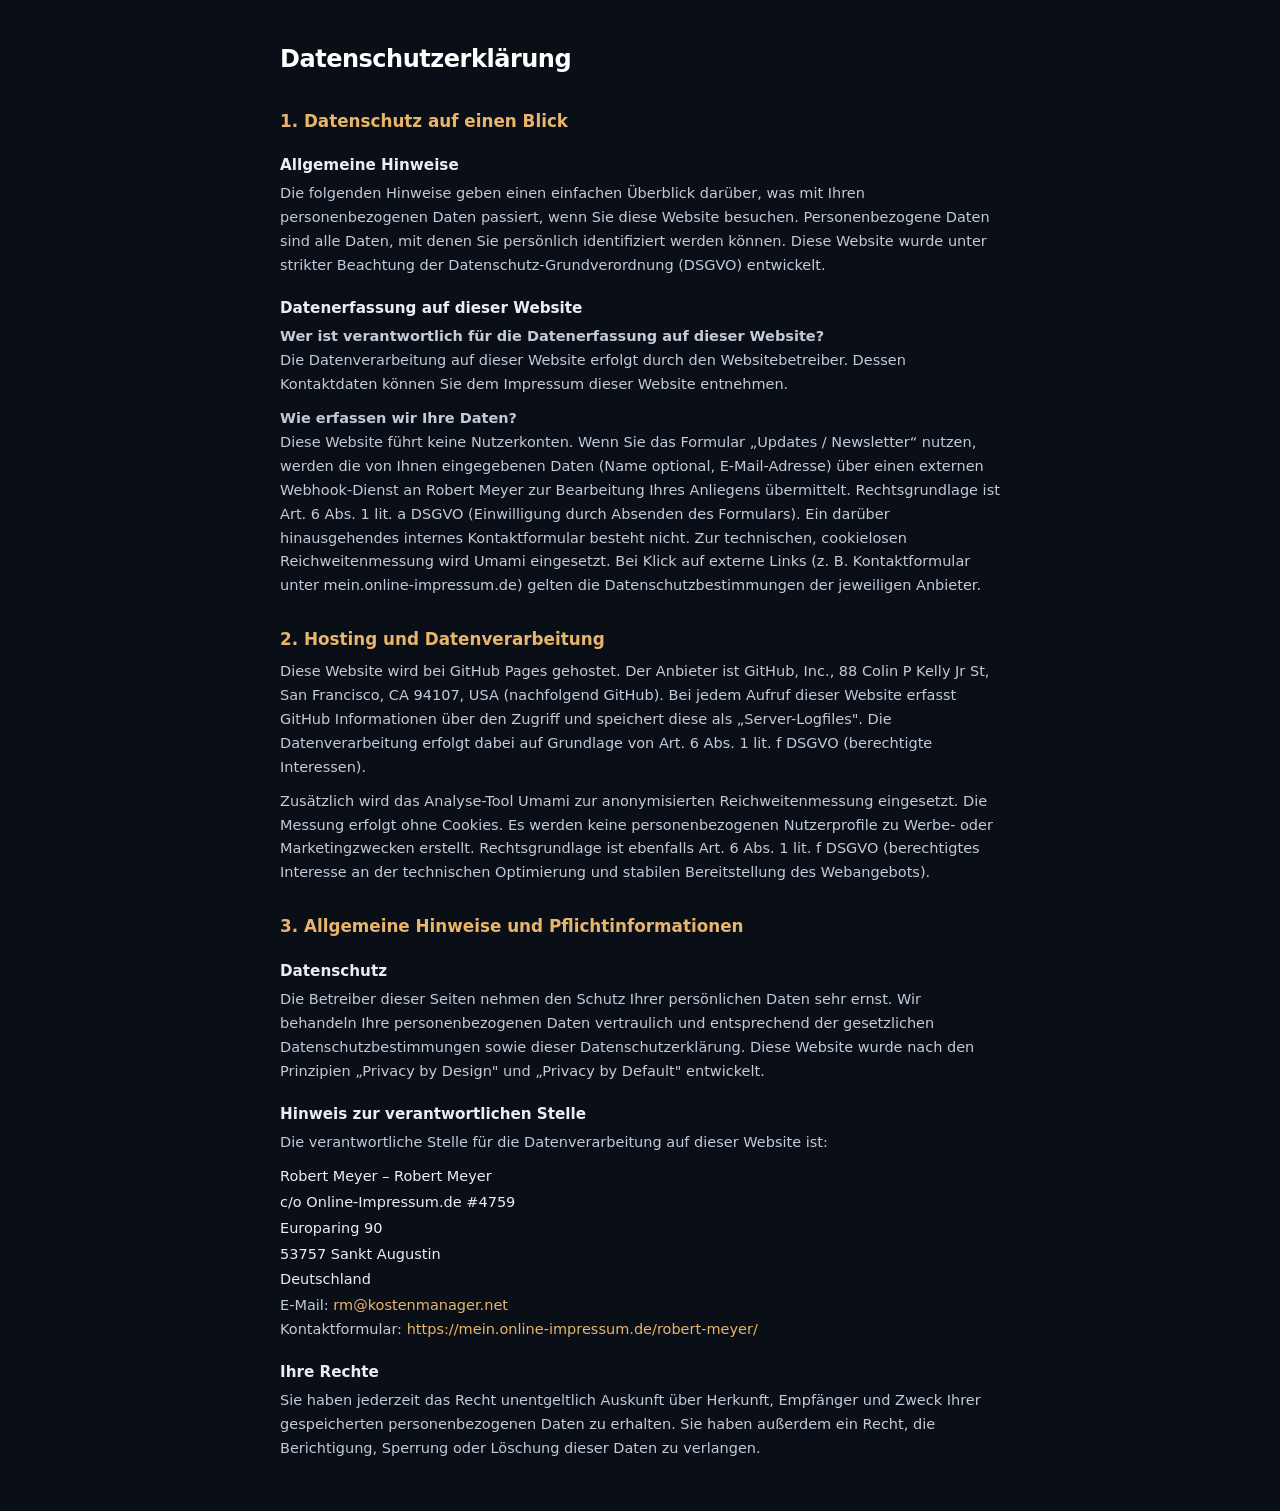
==== datenschutz.html @ c04fef33 "Add files via upload first start" ====
<!DOCTYPE html>
<html lang="de">
<head>
<meta charset="utf-8">
<meta name="viewport" content="width=device-width, initial-scale=1">
<title>Datenschutzerklärung — Sounds Human</title>
<style>
  *{box-sizing:border-box;margin:0;padding:0}
  body{
    background:#0a0e17; color:#e9eef6;
    font-family:-apple-system,BlinkMacSystemFont,"SF Pro Text","Inter",system-ui,sans-serif;
    line-height:1.65; padding:40px 32px; font-size:14.5px;
  }
  .doc{max-width:720px;margin:0 auto}
  h1{font-size:1.5rem;font-weight:800;letter-spacing:-.02em;margin-bottom:24px;color:#fff}
  h2{font-size:1.05rem;font-weight:700;margin:28px 0 6px;color:#e8b56b}
  h3{font-size:.95rem;font-weight:700;margin:18px 0 4px;color:#e9eef6}
  p{color:#c2cbd8;margin-bottom:10px}
  a{color:#e8b56b;text-decoration:none}
  a:hover{text-decoration:underline}
  .addr{color:#e9eef6;margin-bottom:2px}
</style>
</head>
<body>
<div class="doc">
  <h1>Datenschutzerklärung</h1>

  <h2>1. Datenschutz auf einen Blick</h2>
  <h3>Allgemeine Hinweise</h3>
  <p>Die folgenden Hinweise geben einen einfachen Überblick darüber, was mit Ihren personenbezogenen Daten passiert, wenn Sie diese Website besuchen. Personenbezogene Daten sind alle Daten, mit denen Sie persönlich identifiziert werden können. Diese Website wurde unter strikter Beachtung der Datenschutz-Grundverordnung (DSGVO) entwickelt.</p>

  <h3>Datenerfassung auf dieser Website</h3>
  <p><strong>Wer ist verantwortlich für die Datenerfassung auf dieser Website?</strong><br>
  Die Datenverarbeitung auf dieser Website erfolgt durch den Websitebetreiber. Dessen Kontaktdaten können Sie dem Impressum dieser Website entnehmen.</p>
  <p><strong>Wie erfassen wir Ihre Daten?</strong><br>
  Diese Website führt keine Nutzerkonten. Wenn Sie das Formular „Updates / Newsletter“ nutzen, werden die von Ihnen eingegebenen Daten (Name optional, E-Mail-Adresse) über einen externen Webhook-Dienst an Robert Meyer zur Bearbeitung Ihres Anliegens übermittelt. Rechtsgrundlage ist Art. 6 Abs. 1 lit. a DSGVO (Einwilligung durch Absenden des Formulars). Ein darüber hinausgehendes internes Kontaktformular besteht nicht. Zur technischen, cookielosen Reichweitenmessung wird Umami eingesetzt. Bei Klick auf externe Links (z. B. Kontaktformular unter mein.online-impressum.de) gelten die Datenschutzbestimmungen der jeweiligen Anbieter.</p>

  <h2>2. Hosting und Datenverarbeitung</h2>
  <p>Diese Website wird bei GitHub Pages gehostet. Der Anbieter ist GitHub, Inc., 88 Colin P Kelly Jr St, San Francisco, CA 94107, USA (nachfolgend GitHub). Bei jedem Aufruf dieser Website erfasst GitHub Informationen über den Zugriff und speichert diese als „Server-Logfiles". Die Datenverarbeitung erfolgt dabei auf Grundlage von Art. 6 Abs. 1 lit. f DSGVO (berechtigte Interessen).</p>
  <p>Zusätzlich wird das Analyse-Tool Umami zur anonymisierten Reichweitenmessung eingesetzt. Die Messung erfolgt ohne Cookies. Es werden keine personenbezogenen Nutzerprofile zu Werbe- oder Marketingzwecken erstellt. Rechtsgrundlage ist ebenfalls Art. 6 Abs. 1 lit. f DSGVO (berechtigtes Interesse an der technischen Optimierung und stabilen Bereitstellung des Webangebots).</p>

  <h2>3. Allgemeine Hinweise und Pflichtinformationen</h2>
  <h3>Datenschutz</h3>
  <p>Die Betreiber dieser Seiten nehmen den Schutz Ihrer persönlichen Daten sehr ernst. Wir behandeln Ihre personenbezogenen Daten vertraulich und entsprechend der gesetzlichen Datenschutzbestimmungen sowie dieser Datenschutzerklärung. Diese Website wurde nach den Prinzipien „Privacy by Design" und „Privacy by Default" entwickelt.</p>

  <h3>Hinweis zur verantwortlichen Stelle</h3>
  <p>Die verantwortliche Stelle für die Datenverarbeitung auf dieser Website ist:</p>
  <p class="addr">Robert Meyer – Robert Meyer</p>
  <p class="addr">c/o Online-Impressum.de #4759</p>
  <p class="addr">Europaring 90</p>
  <p class="addr">53757 Sankt Augustin</p>
  <p class="addr">Deutschland</p>
  <p>E-Mail: <a href="mailto:rm@kostenmanager.net">rm@kostenmanager.net</a><br>
  Kontaktformular: <a href="https://mein.online-impressum.de/robert-meyer/" target="_blank" rel="noopener">https://mein.online-impressum.de/robert-meyer/</a></p>

  <h3>Ihre Rechte</h3>
  <p>Sie haben jederzeit das Recht unentgeltlich Auskunft über Herkunft, Empfänger und Zweck Ihrer gespeicherten personenbezogenen Daten zu erhalten. Sie haben außerdem ein Recht, die Berichtigung, Sperrung oder Löschung dieser Daten zu verlangen.</p>
</div>
</body>
</html>
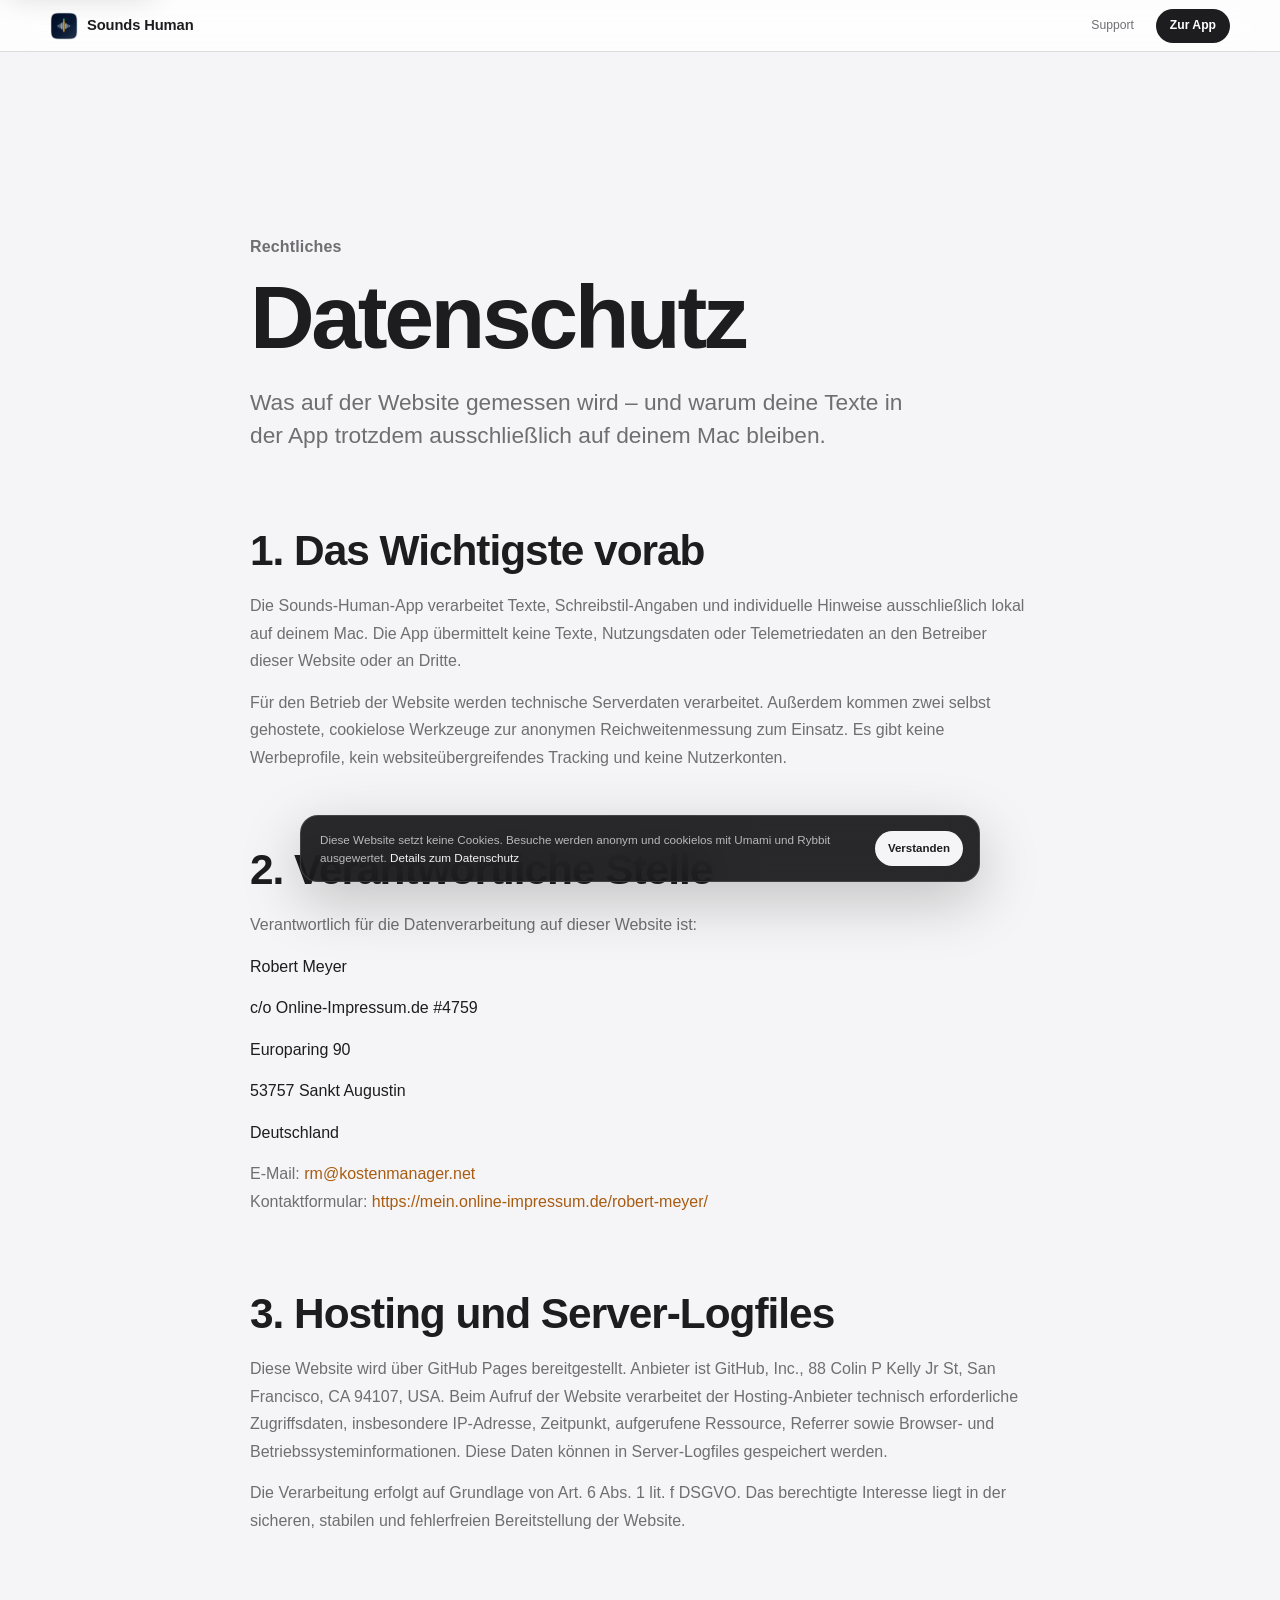
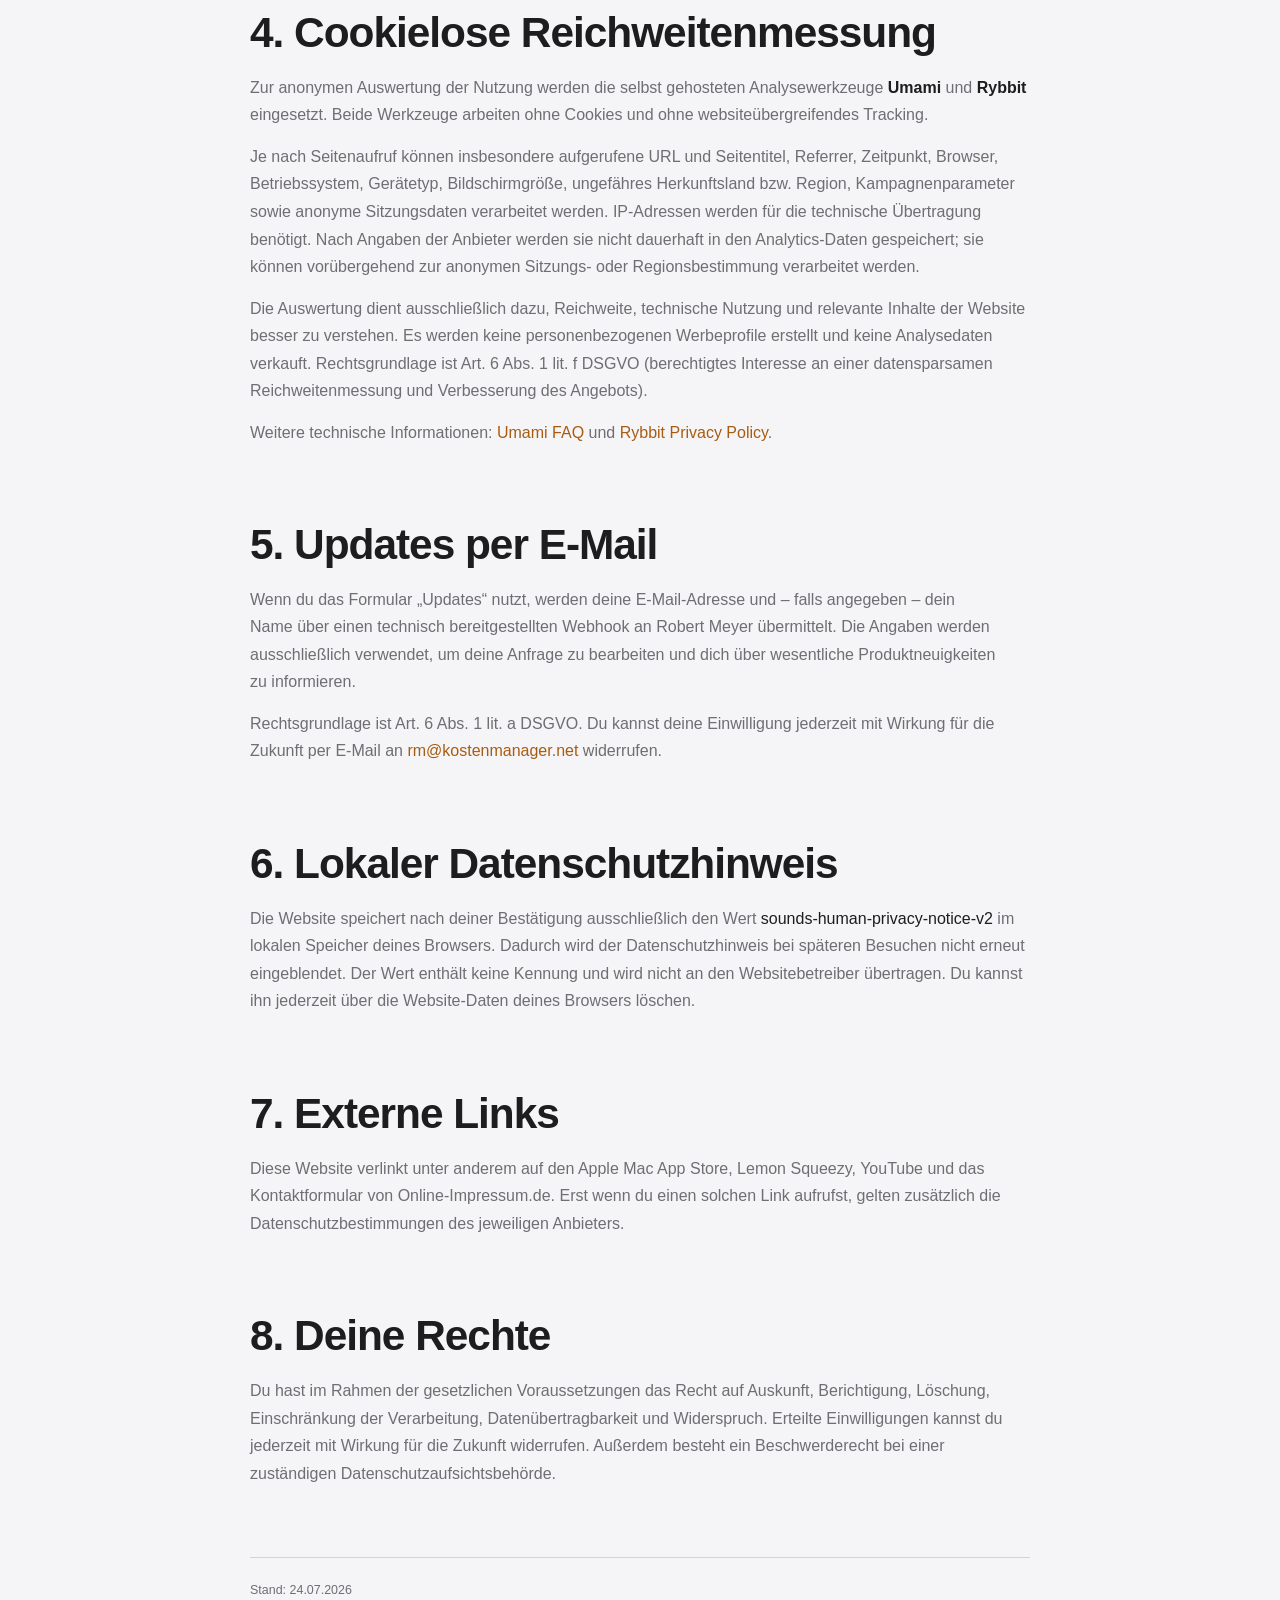
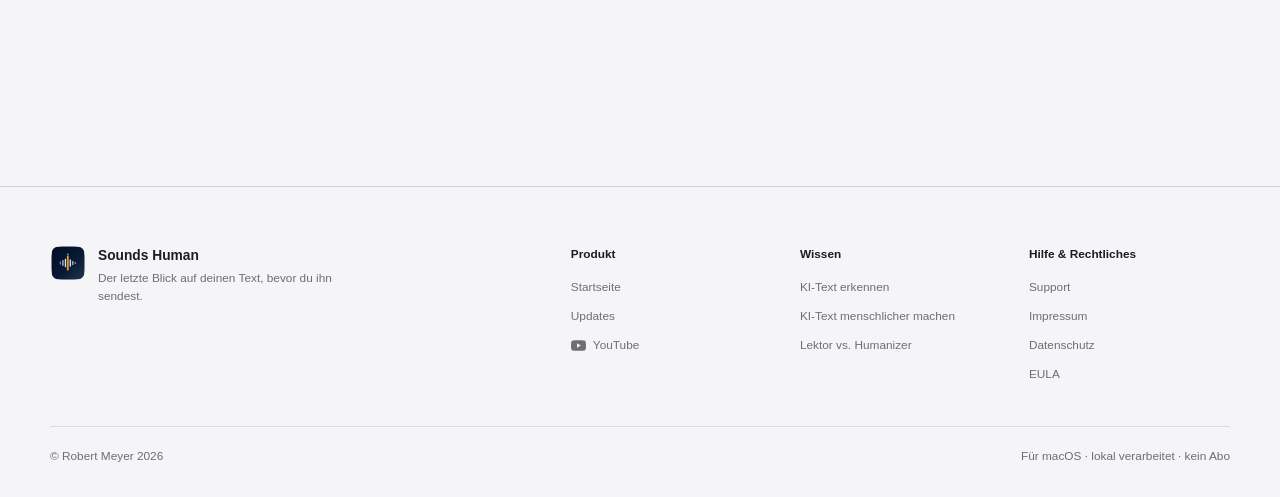
==== commit 203916a6: "Add files via upload u1" ====
--- a/datenschutz.html
+++ b/datenschutz.html
@@ -4,6 +4,13 @@
 <meta charset="utf-8">
 <meta name="viewport" content="width=device-width, initial-scale=1">
 <title>Datenschutzerklärung — Sounds Human</title>
+<meta name="description" content="Datenschutzerklärung für die Sounds-Human-Website und die lokale macOS-App.">
+<meta name="robots" content="noindex,follow">
+<meta name="theme-color" content="#f5f5f7">
+<link rel="canonical" href="https://sounds-human.de/datenschutz.html">
+<link rel="icon" href="icon.png">
+<script defer src="https://cv.rm-on.de/script.js" data-website-id="7956aeae-0eec-42c5-887c-97e8f1986d49"></script>
+<script defer src="https://analyse.ki-notch.de/api/script.js" data-site-id="08ba007f8e54"></script>
 <style>
   *{box-sizing:border-box;margin:0;padding:0}
   body{
@@ -20,32 +27,33 @@
   a:hover{text-decoration:underline}
   .addr{color:#e9eef6;margin-bottom:2px}
 </style>
+<link rel="stylesheet" href="site-common.css">
+<script src="site-common.js" defer></script>
 </head>
-<body>
-<div class="doc">
-  <h1>Datenschutzerklärung</h1>
+<body class="subpage legal-page">
+<a class="skip-link" href="#content">Zum Inhalt springen</a>
+<header class="site-header">
+  <div class="site-header-inner">
+    <a class="site-brand" href="index.html"><img src="icon.png" alt="" width="28" height="28">Sounds Human</a>
+    <nav class="site-nav" aria-label="Hauptnavigation">
+      <a href="support.html">Support</a>
+      <a class="site-nav-cta" href="index.html">Zur App</a>
+    </nav>
+  </div>
+</header>
+<main class="site-width">
+<div class="doc" id="content">
+  <p class="page-kicker">Rechtliches</p>
+  <h1>Datenschutz</h1>
+  <p class="lead">Was auf der Website gemessen wird – und warum deine Texte in der App trotzdem ausschließlich auf deinem Mac bleiben.</p>
 
-  <h2>1. Datenschutz auf einen Blick</h2>
-  <h3>Allgemeine Hinweise</h3>
-  <p>Die folgenden Hinweise geben einen einfachen Überblick darüber, was mit Ihren personenbezogenen Daten passiert, wenn Sie diese Website besuchen. Personenbezogene Daten sind alle Daten, mit denen Sie persönlich identifiziert werden können. Diese Website wurde unter strikter Beachtung der Datenschutz-Grundverordnung (DSGVO) entwickelt.</p>
+  <h2>1. Das Wichtigste vorab</h2>
+  <p>Die Sounds-Human-App verarbeitet Texte, Schreibstil-Angaben und individuelle Hinweise ausschließlich lokal auf deinem Mac. Die App übermittelt keine Texte, Nutzungsdaten oder Telemetriedaten an den Betreiber dieser Website oder an Dritte.</p>
+  <p>Für den Betrieb der Website werden technische Serverdaten verarbeitet. Außerdem kommen zwei selbst gehostete, cookielose Werkzeuge zur anonymen Reichweitenmessung zum Einsatz. Es gibt keine Werbeprofile, kein websiteübergreifendes Tracking und keine Nutzerkonten.</p>
 
-  <h3>Datenerfassung auf dieser Website</h3>
-  <p><strong>Wer ist verantwortlich für die Datenerfassung auf dieser Website?</strong><br>
-  Die Datenverarbeitung auf dieser Website erfolgt durch den Websitebetreiber. Dessen Kontaktdaten können Sie dem Impressum dieser Website entnehmen.</p>
-  <p><strong>Wie erfassen wir Ihre Daten?</strong><br>
-  Diese Website führt keine Nutzerkonten. Wenn Sie das Formular „Updates / Newsletter“ nutzen, werden die von Ihnen eingegebenen Daten (Name optional, E-Mail-Adresse) über einen externen Webhook-Dienst an Robert Meyer zur Bearbeitung Ihres Anliegens übermittelt. Rechtsgrundlage ist Art. 6 Abs. 1 lit. a DSGVO (Einwilligung durch Absenden des Formulars). Ein darüber hinausgehendes internes Kontaktformular besteht nicht. Zur technischen, cookielosen Reichweitenmessung wird Umami eingesetzt. Bei Klick auf externe Links (z. B. Kontaktformular unter mein.online-impressum.de) gelten die Datenschutzbestimmungen der jeweiligen Anbieter.</p>
-
-  <h2>2. Hosting und Datenverarbeitung</h2>
-  <p>Diese Website wird bei GitHub Pages gehostet. Der Anbieter ist GitHub, Inc., 88 Colin P Kelly Jr St, San Francisco, CA 94107, USA (nachfolgend GitHub). Bei jedem Aufruf dieser Website erfasst GitHub Informationen über den Zugriff und speichert diese als „Server-Logfiles". Die Datenverarbeitung erfolgt dabei auf Grundlage von Art. 6 Abs. 1 lit. f DSGVO (berechtigte Interessen).</p>
-  <p>Zusätzlich wird das Analyse-Tool Umami zur anonymisierten Reichweitenmessung eingesetzt. Die Messung erfolgt ohne Cookies. Es werden keine personenbezogenen Nutzerprofile zu Werbe- oder Marketingzwecken erstellt. Rechtsgrundlage ist ebenfalls Art. 6 Abs. 1 lit. f DSGVO (berechtigtes Interesse an der technischen Optimierung und stabilen Bereitstellung des Webangebots).</p>
-
-  <h2>3. Allgemeine Hinweise und Pflichtinformationen</h2>
-  <h3>Datenschutz</h3>
-  <p>Die Betreiber dieser Seiten nehmen den Schutz Ihrer persönlichen Daten sehr ernst. Wir behandeln Ihre personenbezogenen Daten vertraulich und entsprechend der gesetzlichen Datenschutzbestimmungen sowie dieser Datenschutzerklärung. Diese Website wurde nach den Prinzipien „Privacy by Design" und „Privacy by Default" entwickelt.</p>
-
-  <h3>Hinweis zur verantwortlichen Stelle</h3>
-  <p>Die verantwortliche Stelle für die Datenverarbeitung auf dieser Website ist:</p>
-  <p class="addr">Robert Meyer – Robert Meyer</p>
+  <h2>2. Verantwortliche Stelle</h2>
+  <p>Verantwortlich für die Datenverarbeitung auf dieser Website ist:</p>
+  <p class="addr">Robert Meyer</p>
   <p class="addr">c/o Online-Impressum.de #4759</p>
   <p class="addr">Europaring 90</p>
   <p class="addr">53757 Sankt Augustin</p>
@@ -53,8 +61,61 @@
   <p>E-Mail: <a href="mailto:rm@kostenmanager.net">rm@kostenmanager.net</a><br>
   Kontaktformular: <a href="https://mein.online-impressum.de/robert-meyer/" target="_blank" rel="noopener">https://mein.online-impressum.de/robert-meyer/</a></p>
 
-  <h3>Ihre Rechte</h3>
-  <p>Sie haben jederzeit das Recht unentgeltlich Auskunft über Herkunft, Empfänger und Zweck Ihrer gespeicherten personenbezogenen Daten zu erhalten. Sie haben außerdem ein Recht, die Berichtigung, Sperrung oder Löschung dieser Daten zu verlangen.</p>
+  <h2>3. Hosting und Server-Logfiles</h2>
+  <p>Diese Website wird über GitHub Pages bereitgestellt. Anbieter ist GitHub, Inc., 88 Colin P Kelly Jr St, San Francisco, CA 94107, USA. Beim Aufruf der Website verarbeitet der Hosting-Anbieter technisch erforderliche Zugriffsdaten, insbesondere IP-Adresse, Zeitpunkt, aufgerufene Ressource, Referrer sowie Browser- und Betriebssysteminformationen. Diese Daten können in Server-Logfiles gespeichert werden.</p>
+  <p>Die Verarbeitung erfolgt auf Grundlage von Art. 6 Abs. 1 lit. f DSGVO. Das berechtigte Interesse liegt in der sicheren, stabilen und fehlerfreien Bereitstellung der Website.</p>
+
+  <h2>4. Cookielose Reichweitenmessung</h2>
+  <p>Zur anonymen Auswertung der Nutzung werden die selbst gehosteten Analysewerkzeuge <strong>Umami</strong> und <strong>Rybbit</strong> eingesetzt. Beide Werkzeuge arbeiten ohne Cookies und ohne websiteübergreifendes Tracking.</p>
+  <p>Je nach Seitenaufruf können insbesondere aufgerufene URL und Seitentitel, Referrer, Zeitpunkt, Browser, Betriebssystem, Gerätetyp, Bildschirmgröße, ungefähres Herkunftsland bzw. Region, Kampagnenparameter sowie anonyme Sitzungsdaten verarbeitet werden. IP-Adressen werden für die technische Übertragung benötigt. Nach Angaben der Anbieter werden sie nicht dauerhaft in den Analytics-Daten gespeichert; sie können vorübergehend zur anonymen Sitzungs- oder Regionsbestimmung verarbeitet werden.</p>
+  <p>Die Auswertung dient ausschließlich dazu, Reichweite, technische Nutzung und relevante Inhalte der Website besser zu verstehen. Es werden keine personenbezogenen Werbeprofile erstellt und keine Analysedaten verkauft. Rechtsgrundlage ist Art. 6 Abs. 1 lit. f DSGVO (berechtigtes Interesse an einer datensparsamen Reichweitenmessung und Verbesserung des Angebots).</p>
+  <p>Weitere technische Informationen: <a href="https://docs.umami.is/docs/faq" target="_blank" rel="noopener noreferrer">Umami FAQ</a> und <a href="https://rybbit.com/privacy" target="_blank" rel="noopener noreferrer">Rybbit Privacy Policy</a>.</p>
+
+  <h2>5. Updates per E-Mail</h2>
+  <p>Wenn du das Formular „Updates“ nutzt, werden deine E-Mail-Adresse und – falls angegeben – dein Name über einen technisch bereitgestellten Webhook an Robert Meyer übermittelt. Die Angaben werden ausschließlich verwendet, um deine Anfrage zu bearbeiten und dich über wesentliche Produktneuigkeiten zu informieren.</p>
+  <p>Rechtsgrundlage ist Art. 6 Abs. 1 lit. a DSGVO. Du kannst deine Einwilligung jederzeit mit Wirkung für die Zukunft per E-Mail an <a href="mailto:rm@kostenmanager.net">rm@kostenmanager.net</a> widerrufen.</p>
+
+  <h2>6. Lokaler Datenschutzhinweis</h2>
+  <p>Die Website speichert nach deiner Bestätigung ausschließlich den Wert <span class="addr">sounds-human-privacy-notice-v2</span> im lokalen Speicher deines Browsers. Dadurch wird der Datenschutzhinweis bei späteren Besuchen nicht erneut eingeblendet. Der Wert enthält keine Kennung und wird nicht an den Websitebetreiber übertragen. Du kannst ihn jederzeit über die Website-Daten deines Browsers löschen.</p>
+
+  <h2>7. Externe Links</h2>
+  <p>Diese Website verlinkt unter anderem auf den Apple Mac App Store, Lemon Squeezy, YouTube und das Kontaktformular von Online-Impressum.de. Erst wenn du einen solchen Link aufrufst, gelten zusätzlich die Datenschutzbestimmungen des jeweiligen Anbieters.</p>
+
+  <h2>8. Deine Rechte</h2>
+  <p>Du hast im Rahmen der gesetzlichen Voraussetzungen das Recht auf Auskunft, Berichtigung, Löschung, Einschränkung der Verarbeitung, Datenübertragbarkeit und Widerspruch. Erteilte Einwilligungen kannst du jederzeit mit Wirkung für die Zukunft widerrufen. Außerdem besteht ein Beschwerderecht bei einer zuständigen Datenschutzaufsichtsbehörde.</p>
+
+  <p class="foot">Stand: 24.07.2026</p>
 </div>
+</main>
+<footer class="site-footer">
+  <div class="site-footer-inner">
+    <div class="site-footer-brand">
+      <img src="icon.png" alt="" width="36" height="36">
+      <div><strong>Sounds Human</strong><span>Der letzte Blick auf deinen Text, bevor du ihn sendest.</span></div>
+    </div>
+    <nav class="site-footer-nav" aria-label="Fußnavigation">
+      <div class="site-footer-group">
+        <span class="site-footer-label">Produkt</span>
+        <a href="index.html">Startseite</a>
+        <a href="updates.html">Updates</a>
+        <a class="youtube-link" href="https://youtube.com/@rmkipraxis?si=h2qNroeG7EqviRwE" target="_blank" rel="noopener noreferrer"><svg viewBox="0 0 24 24" fill="currentColor" aria-hidden="true"><path d="M23.5 6.2a3 3 0 0 0-2.1-2.1C19.5 3.6 12 3.6 12 3.6s-7.5 0-9.4.5A3 3 0 0 0 .5 6.2 31 31 0 0 0 0 12a31 31 0 0 0 .5 5.8 3 3 0 0 0 2.1 2.1c1.9.5 9.4.5 9.4.5s7.5 0 9.4-.5a3 3 0 0 0 2.1-2.1A31 31 0 0 0 24 12a31 31 0 0 0-.5-5.8ZM9.6 15.6V8.4L15.8 12l-6.2 3.6Z"/></svg>YouTube</a>
+      </div>
+      <div class="site-footer-group">
+        <span class="site-footer-label">Wissen</span>
+        <a href="ki-text-erkennen.html">KI-Text erkennen</a>
+        <a href="ki-text-menschlicher-machen.html">KI-Text menschlicher machen</a>
+        <a href="sounds-human-vs-humanizer.html">Lektor vs. Humanizer</a>
+      </div>
+      <div class="site-footer-group">
+        <span class="site-footer-label">Hilfe &amp; Rechtliches</span>
+        <a href="support.html">Support</a>
+        <a href="impressum.html">Impressum</a>
+        <a href="datenschutz.html">Datenschutz</a>
+        <a href="eula.html">EULA</a>
+      </div>
+    </nav>
+  </div>
+  <div class="site-footer-base"><span>© Robert Meyer 2026</span><span>Für macOS · lokal verarbeitet · kein Abo</span></div>
+</footer>
 </body>
 </html>
--- a/site-common.css
+++ b/site-common.css
@@ -0,0 +1,1049 @@
+:root {
+  --sh-bg: #f5f5f7;
+  --sh-surface: #ffffff;
+  --sh-text: #1d1d1f;
+  --sh-muted: #6e6e73;
+  --sh-line: #d2d2d7;
+  --sh-accent: #d98a2b;
+  --sh-accent-dark: #a85c12;
+  --sh-accent-soft: #f7e7d2;
+  --sh-dark: #000000;
+  --sh-success: #438f70;
+  --sh-error: #b94f4a;
+  --sh-display: -apple-system, BlinkMacSystemFont, "SF Pro Display", "Helvetica Neue", Arial, sans-serif;
+  --sh-body: -apple-system, BlinkMacSystemFont, "SF Pro Text", "Helvetica Neue", Arial, sans-serif;
+}
+
+.subpage {
+  margin: 0;
+  padding: 0;
+  overflow-x: hidden;
+  background: var(--sh-bg);
+  color: var(--sh-text);
+  font-family: var(--sh-body);
+  font-size: 16px;
+  line-height: 1.62;
+  -webkit-font-smoothing: antialiased;
+  text-rendering: optimizeLegibility;
+}
+
+.subpage *,
+.subpage *::before,
+.subpage *::after {
+  box-sizing: border-box;
+}
+
+.subpage a {
+  color: inherit;
+  text-underline-offset: .18em;
+}
+
+.subpage img {
+  display: block;
+  max-width: 100%;
+}
+
+.subpage h1,
+.subpage h2,
+.subpage h3,
+.subpage p {
+  margin-top: 0;
+}
+
+.subpage h1,
+.subpage h2,
+.subpage h3 {
+  text-wrap: balance;
+}
+
+.subpage p,
+.subpage li {
+  text-wrap: pretty;
+}
+
+.subpage ::selection {
+  background: var(--sh-accent-soft);
+  color: var(--sh-text);
+}
+
+.subpage :focus-visible,
+.cookie-notice :focus-visible,
+.to-top:focus-visible {
+  outline: 3px solid color-mix(in srgb, var(--sh-accent) 58%, transparent);
+  outline-offset: 3px;
+}
+
+.subpage .skip-link {
+  position: fixed;
+  top: 8px;
+  left: 8px;
+  z-index: 300;
+  transform: translateY(-150%);
+  padding: 10px 14px;
+  border-radius: 9px;
+  background: var(--sh-surface);
+  box-shadow: 0 10px 30px rgb(0 0 0 / 14%);
+  color: var(--sh-text);
+  font-size: .84rem;
+  text-decoration: none;
+  transition: transform 150ms ease;
+}
+
+.subpage .skip-link:focus {
+  transform: translateY(0);
+}
+
+.subpage .aurora {
+  display: none;
+}
+
+.subpage .wrap,
+.subpage .site-width {
+  position: relative;
+  z-index: 1;
+  width: min(1180px, calc(100% - 44px));
+  max-width: none;
+  margin-inline: auto;
+  padding: 0;
+}
+
+.site-header {
+  position: sticky;
+  top: 0;
+  z-index: 100;
+  height: 52px;
+  border-bottom: 1px solid color-mix(in srgb, var(--sh-line) 78%, transparent);
+  background: color-mix(in srgb, var(--sh-surface) 82%, transparent);
+  backdrop-filter: saturate(180%) blur(18px);
+  -webkit-backdrop-filter: saturate(180%) blur(18px);
+}
+
+.site-header-inner,
+.subpage .wrap > nav:first-of-type {
+  width: min(1180px, calc(100% - 44px));
+  height: 52px;
+  margin-inline: auto;
+  padding: 0;
+  display: flex;
+  align-items: center;
+  justify-content: space-between;
+  gap: 24px;
+}
+
+.subpage .wrap > nav:first-of-type {
+  position: relative;
+  width: 100%;
+  border-bottom: 1px solid color-mix(in srgb, var(--sh-line) 78%, transparent);
+}
+
+.site-brand,
+.subpage .brand {
+  display: inline-flex;
+  align-items: center;
+  gap: 9px;
+  color: var(--sh-text);
+  font-size: .92rem;
+  font-weight: 680;
+  letter-spacing: -.008em;
+  text-decoration: none;
+}
+
+.site-brand img,
+.subpage .brand img {
+  width: 28px;
+  height: 28px;
+  border-radius: 7px;
+  box-shadow: none;
+}
+
+.site-nav {
+  display: flex;
+  align-items: center;
+  gap: 22px;
+  font-size: .76rem;
+}
+
+.site-nav a {
+  color: var(--sh-muted);
+  text-decoration: none;
+}
+
+.site-nav a:hover {
+  color: var(--sh-text);
+}
+
+.site-nav .site-nav-cta,
+.subpage .nav-cta {
+  padding: 7px 14px;
+  border-radius: 999px;
+  background: var(--sh-text);
+  color: var(--sh-surface);
+  font-weight: 680;
+  text-decoration: none;
+  transition: transform 100ms ease, filter 130ms ease;
+}
+
+.site-nav .site-nav-cta:hover,
+.subpage .nav-cta:hover {
+  color: var(--sh-surface);
+  filter: brightness(1.18);
+  transform: none;
+}
+
+.subpage article,
+.subpage .doc {
+  width: min(780px, 100%);
+  max-width: 780px;
+  margin-inline: auto;
+  padding: clamp(86px, 11vw, 142px) 0 clamp(110px, 14vw, 170px);
+}
+
+.subpage article .eyebrow,
+.subpage .kicker,
+.subpage .page-kicker {
+  margin-bottom: 18px;
+  color: var(--sh-accent-dark);
+  font: 660 .77rem/1 var(--sh-body);
+  letter-spacing: .01em;
+  text-transform: none;
+}
+
+.subpage article h1,
+.subpage .doc h1 {
+  margin-bottom: 24px;
+  color: var(--sh-text);
+  font-family: var(--sh-display);
+  font-size: clamp(3rem, 7vw, 5.9rem);
+  font-weight: 690;
+  line-height: .98;
+  letter-spacing: -.038em;
+}
+
+.subpage article h1 .amber {
+  color: var(--sh-accent);
+}
+
+.subpage article .lead,
+.subpage .doc .lead,
+.subpage .doc .sub {
+  max-width: 680px;
+  margin: 0 0 38px;
+  color: var(--sh-muted);
+  font-size: clamp(1.14rem, 2.1vw, 1.42rem);
+  font-weight: 430;
+  line-height: 1.46;
+}
+
+.subpage article .article-meta {
+  margin: -20px 0 44px;
+  color: var(--sh-muted);
+  font-size: .78rem;
+  font-variant-numeric: tabular-nums;
+}
+
+.subpage .doc .meta {
+  margin: -20px 0 46px;
+  color: var(--sh-muted);
+  font-size: .82rem;
+}
+
+.subpage article .answer {
+  margin: 44px 0 72px;
+  padding: clamp(24px, 4vw, 36px);
+  border: 0;
+  border-radius: 26px;
+  background: var(--sh-surface);
+  box-shadow: 0 1px 0 rgb(0 0 0 / 5%), 0 18px 45px rgb(0 0 0 / 5%);
+  color: var(--sh-muted);
+  font-size: 1rem;
+  line-height: 1.68;
+}
+
+.subpage article .answer b {
+  color: var(--sh-text);
+}
+
+.subpage article h2,
+.subpage .doc h2 {
+  margin: 76px 0 18px;
+  color: var(--sh-text);
+  font-family: var(--sh-display);
+  font-size: clamp(1.8rem, 3.6vw, 2.65rem);
+  font-weight: 680;
+  line-height: 1.08;
+  letter-spacing: -.024em;
+}
+
+.subpage article h3,
+.subpage .doc h3 {
+  margin: 42px 0 10px;
+  color: var(--sh-text);
+  font-size: 1.04rem;
+  font-weight: 680;
+  line-height: 1.35;
+}
+
+.subpage article h3 .num {
+  display: inline-block;
+  min-width: 32px;
+  margin-right: 8px;
+  color: var(--sh-accent-dark);
+  font: 660 .76rem/1 var(--sh-body);
+  letter-spacing: 0;
+}
+
+.subpage article p,
+.subpage article li,
+.subpage .doc p,
+.subpage .doc li {
+  color: var(--sh-muted);
+  font-size: 1rem;
+  line-height: 1.72;
+}
+
+.subpage article p,
+.subpage .doc p {
+  margin-bottom: 14px;
+}
+
+.subpage article ul,
+.subpage article ol,
+.subpage .doc ul,
+.subpage .doc ol {
+  margin: 18px 0 26px;
+  padding-left: 1.25rem;
+}
+
+.subpage article li,
+.subpage .doc li {
+  margin-bottom: 10px;
+  padding-left: 5px;
+}
+
+.subpage article strong,
+.subpage article b,
+.subpage .doc strong,
+.subpage .doc b,
+.subpage .doc .addr {
+  color: var(--sh-text);
+}
+
+.subpage article a,
+.subpage .doc a {
+  color: var(--sh-accent-dark);
+}
+
+.subpage article .example {
+  margin: 24px 0 34px;
+  padding: 22px 24px;
+  border: 0;
+  border-left: 3px solid var(--sh-accent);
+  border-radius: 0 18px 18px 0;
+  background: var(--sh-surface);
+  color: var(--sh-muted);
+  font-size: .94rem;
+  line-height: 1.65;
+}
+
+.subpage article .example .tag {
+  margin-bottom: 9px;
+  color: var(--sh-muted);
+  font: 650 .67rem/1 var(--sh-body);
+  letter-spacing: .02em;
+}
+
+.subpage article .example .bad {
+  color: var(--sh-error);
+}
+
+.subpage article .example .good {
+  color: var(--sh-success);
+}
+
+.subpage .faqbox {
+  margin-top: 22px;
+  border-top: 1px solid var(--sh-line);
+}
+
+.subpage .faqbox details,
+.subpage details {
+  margin: 0;
+  padding: 0;
+  border: 0;
+  border-bottom: 1px solid var(--sh-line);
+  border-radius: 0;
+  background: transparent;
+}
+
+.subpage .faqbox summary,
+.subpage details summary {
+  position: relative;
+  display: block;
+  padding: 23px 46px 23px 0;
+  color: var(--sh-text);
+  font-size: .98rem;
+  font-weight: 660;
+  list-style: none;
+  cursor: pointer;
+}
+
+.subpage .faqbox summary::-webkit-details-marker,
+.subpage details summary::-webkit-details-marker {
+  display: none;
+}
+
+.subpage .faqbox summary::after,
+.subpage details summary::after {
+  content: "+";
+  position: absolute;
+  top: 14px;
+  right: 4px;
+  color: var(--sh-muted);
+  font-size: 1.65rem;
+  font-weight: 350;
+  transition: transform 160ms ease;
+}
+
+.subpage .faqbox details[open] summary::after,
+.subpage details[open] summary::after {
+  transform: rotate(45deg);
+}
+
+.subpage .faqbox details p,
+.subpage details p {
+  margin: -4px 50px 22px 0;
+  padding: 0;
+}
+
+.subpage article .cta {
+  margin: 100px 0 0;
+  padding: clamp(42px, 7vw, 72px) clamp(26px, 6vw, 60px);
+  border: 0;
+  border-radius: 32px;
+  background: var(--sh-dark);
+  color: #f5f5f7;
+  text-align: center;
+}
+
+.subpage article .cta h2 {
+  margin: 0 0 15px;
+  color: #f5f5f7;
+  font-size: clamp(2rem, 4.5vw, 3.45rem);
+}
+
+.subpage article .cta p {
+  max-width: 590px;
+  margin: 0 auto;
+  color: #a1a1a6;
+}
+
+.subpage article .cta b {
+  color: #f5f5f7;
+}
+
+.subpage article .btn {
+  display: inline-flex;
+  min-height: 46px;
+  align-items: center;
+  justify-content: center;
+  margin-top: 26px;
+  padding: 10px 21px;
+  border-radius: 999px;
+  background: #f5f5f7;
+  color: var(--sh-text);
+  font-size: .9rem;
+  font-weight: 680;
+  text-decoration: none;
+}
+
+.subpage article .cta small {
+  display: block;
+  margin-top: 14px;
+  color: #86868b;
+  font-size: .72rem;
+}
+
+.subpage .cmp {
+  width: 100%;
+  margin: 28px 0 56px;
+  border-spacing: 0;
+  border-collapse: separate;
+  overflow: hidden;
+  border-radius: 20px;
+  background: var(--sh-surface);
+  box-shadow: 0 1px 0 rgb(0 0 0 / 5%), 0 18px 45px rgb(0 0 0 / 4%);
+  font-size: .88rem;
+}
+
+.subpage .cmp th,
+.subpage .cmp td {
+  padding: 16px 14px;
+  border-bottom: 1px solid color-mix(in srgb, var(--sh-line) 72%, transparent);
+  color: var(--sh-muted);
+  text-align: left;
+  vertical-align: top;
+}
+
+.subpage .cmp th,
+.subpage .cmp td:first-child {
+  color: var(--sh-text);
+  font-weight: 660;
+}
+
+.subpage .cmp .hl,
+.subpage .cmp thead th:nth-child(3) {
+  color: var(--sh-accent-dark);
+}
+
+.subpage .cmp tr:last-child td {
+  border-bottom: 0;
+}
+
+.subpage .doc {
+  min-height: 65vh;
+}
+
+.subpage .doc > h1:first-of-type {
+  max-width: 740px;
+}
+
+.subpage .doc > p:first-of-type:not(.sub, .meta, .page-lead) {
+  margin-top: 40px;
+}
+
+.subpage .doc .foot {
+  margin-top: 70px;
+  padding-top: 22px;
+  border-top: 1px solid var(--sh-line);
+  color: var(--sh-muted);
+  font-size: .78rem;
+}
+
+.support-page .support-hero {
+  padding: clamp(86px, 11vw, 142px) 0 68px;
+}
+
+.support-page .site-header {
+  margin: 0;
+  padding: 0;
+}
+
+.support-page .support-hero h1 {
+  max-width: 780px;
+  margin: 0 0 24px;
+  font-family: var(--sh-display);
+  font-size: clamp(3rem, 7vw, 5.9rem);
+  font-weight: 690;
+  line-height: .98;
+  letter-spacing: -.038em;
+}
+
+.support-page .support-hero .lead {
+  max-width: 700px;
+  color: var(--sh-muted);
+  font-size: clamp(1.14rem, 2.1vw, 1.42rem);
+  line-height: 1.46;
+}
+
+.support-page .support-content {
+  width: min(780px, 100%);
+  margin-inline: auto;
+  padding-bottom: clamp(110px, 14vw, 170px);
+}
+
+.support-page .support-content section {
+  padding: 58px 0;
+  border: 0;
+  border-bottom: 1px solid var(--sh-line);
+}
+
+.support-page .support-content h2 {
+  margin: 0 0 22px;
+  font-family: var(--sh-display);
+  font-size: clamp(1.8rem, 3.6vw, 2.65rem);
+  font-weight: 680;
+  line-height: 1.08;
+  letter-spacing: -.024em;
+}
+
+.support-page .support-content p,
+.support-page .support-content li {
+  color: var(--sh-muted);
+}
+
+.support-page .support-content a {
+  color: var(--sh-accent-dark);
+}
+
+.support-page .support-content ul {
+  margin: 16px 0 0;
+  padding-left: 1.25rem;
+}
+
+.support-page .support-content li {
+  margin-bottom: 10px;
+  padding-left: 5px;
+}
+
+.support-page .support-content li::before {
+  display: none;
+}
+
+.updates-layout {
+  display: grid;
+  grid-template-columns: minmax(0, .9fr) minmax(340px, .65fr);
+  gap: clamp(52px, 9vw, 118px);
+  align-items: start;
+  width: min(980px, 100%);
+  margin-inline: auto;
+  padding: clamp(92px, 12vw, 150px) 0 clamp(120px, 15vw, 180px);
+}
+
+.updates-copy h1 {
+  margin: 0 0 24px;
+  font-family: var(--sh-display);
+  font-size: clamp(3.1rem, 7vw, 6rem);
+  font-weight: 690;
+  line-height: .96;
+  letter-spacing: -.038em;
+}
+
+.updates-copy .lead {
+  color: var(--sh-muted);
+  font-size: clamp(1.14rem, 2vw, 1.35rem);
+  line-height: 1.48;
+}
+
+.updates-copy .privacy-note {
+  margin-top: 28px;
+  color: var(--sh-muted);
+  font-size: .78rem;
+}
+
+.updates-card {
+  padding: 32px;
+  border-radius: 26px;
+  background: var(--sh-surface);
+  box-shadow: 0 1px 0 rgb(0 0 0 / 5%), 0 24px 60px rgb(0 0 0 / 6%);
+}
+
+.updates-card .field {
+  display: grid;
+  gap: 8px;
+  margin-bottom: 17px;
+}
+
+.updates-card label {
+  color: var(--sh-muted);
+  font-size: .76rem;
+  font-weight: 650;
+}
+
+.updates-card input {
+  width: 100%;
+  min-height: 49px;
+  padding: 11px 13px;
+  border: 1px solid var(--sh-line);
+  border-radius: 11px;
+  background: var(--sh-surface);
+  color: var(--sh-text);
+  font: inherit;
+}
+
+.updates-card input[aria-invalid="true"] {
+  border-color: var(--sh-error);
+}
+
+.updates-card button {
+  width: 100%;
+  min-height: 49px;
+  margin-top: 4px;
+  border: 0;
+  border-radius: 999px;
+  background: var(--sh-text);
+  color: var(--sh-surface);
+  font: 680 .9rem/1 var(--sh-body);
+  cursor: pointer;
+}
+
+.updates-card button:disabled {
+  opacity: .55;
+  cursor: progress;
+}
+
+.form-status {
+  min-height: 22px;
+  margin: 14px 0 0;
+  color: var(--sh-muted);
+  font-size: .8rem;
+}
+
+.form-status.error {
+  color: var(--sh-error);
+}
+
+.form-status.ok {
+  color: var(--sh-success);
+}
+
+.site-footer {
+  padding: 58px 0 30px;
+  border-top: 1px solid var(--sh-line);
+  background: var(--sh-bg);
+  color: var(--sh-muted);
+  font-family: var(--sh-body);
+  font-size: .74rem;
+  text-align: left;
+}
+
+.site-footer-inner {
+  display: grid;
+  grid-template-columns: minmax(210px, .8fr) minmax(0, 1.3fr);
+  gap: clamp(50px, 9vw, 130px);
+  width: min(1180px, calc(100% - 44px));
+  margin-inline: auto;
+}
+
+.site-footer-brand {
+  display: flex;
+  align-items: flex-start;
+  gap: 12px;
+}
+
+.site-footer-brand img {
+  width: 36px;
+  height: 36px;
+  border-radius: 9px;
+}
+
+.site-footer-brand strong {
+  display: block;
+  margin-bottom: 3px;
+  color: var(--sh-text);
+  font-size: .86rem;
+}
+
+.site-footer-brand span {
+  display: block;
+  max-width: 250px;
+  line-height: 1.5;
+}
+
+.site-footer-nav {
+  display: grid;
+  grid-template-columns: repeat(3, minmax(0, 1fr));
+  gap: 28px;
+  margin: 0;
+  padding: 0;
+}
+
+.site-footer-group {
+  display: grid;
+  align-content: start;
+  gap: 10px;
+}
+
+.site-footer-label {
+  margin-bottom: 4px;
+  color: var(--sh-text);
+  font-weight: 680;
+}
+
+.site-footer a,
+.site-footer button {
+  border: 0;
+  padding: 0;
+  background: transparent;
+  color: var(--sh-muted);
+  font: inherit;
+  text-align: left;
+  text-decoration: none;
+  cursor: pointer;
+}
+
+.site-footer a:hover,
+.site-footer button:hover {
+  color: var(--sh-text);
+}
+
+.youtube-link {
+  display: inline-flex;
+  align-items: center;
+  gap: 7px;
+}
+
+.youtube-link svg {
+  width: 15px;
+  height: 15px;
+}
+
+.site-footer-base {
+  display: flex;
+  justify-content: space-between;
+  gap: 22px;
+  width: min(1180px, calc(100% - 44px));
+  margin: 42px auto 0;
+  padding-top: 20px;
+  border-top: 1px solid color-mix(in srgb, var(--sh-line) 70%, transparent);
+}
+
+.modal-open {
+  overflow: hidden;
+}
+
+.modal-layer {
+  position: fixed;
+  inset: 0;
+  z-index: 320;
+  display: none;
+  place-items: center;
+  padding: 20px;
+  background: color-mix(in srgb, var(--sh-dark) 54%, transparent);
+  backdrop-filter: blur(12px);
+  -webkit-backdrop-filter: blur(12px);
+}
+
+.modal-layer.open {
+  display: grid;
+}
+
+.modal-layer .modal {
+  position: relative;
+  width: min(760px, 100%);
+  height: min(82svh, 760px);
+  overflow: hidden;
+  border: 1px solid var(--sh-line);
+  border-radius: 22px;
+  background: var(--sh-surface);
+  box-shadow: 0 30px 80px rgb(0 0 0 / 22%);
+}
+
+.modal-layer .modal iframe {
+  width: 100%;
+  height: 100%;
+  border: 0;
+  background: var(--sh-surface);
+}
+
+.modal-layer .modal-close {
+  position: absolute;
+  z-index: 2;
+  top: 12px;
+  right: 12px;
+  width: 38px;
+  height: 38px;
+  display: grid;
+  place-items: center;
+  border: 1px solid var(--sh-line);
+  border-radius: 50%;
+  background: color-mix(in srgb, var(--sh-surface) 92%, transparent);
+  color: var(--sh-text);
+  font: 400 1.2rem/1 var(--sh-body);
+  cursor: pointer;
+}
+
+.cookie-notice {
+  position: fixed;
+  z-index: 250;
+  right: 18px;
+  bottom: 18px;
+  left: 18px;
+  display: flex;
+  align-items: center;
+  justify-content: space-between;
+  gap: 24px;
+  width: min(680px, calc(100% - 36px));
+  margin-inline: auto;
+  padding: 15px 16px 15px 19px;
+  border: 1px solid rgb(255 255 255 / 12%);
+  border-radius: 18px;
+  background: rgb(20 20 22 / 91%);
+  box-shadow: 0 18px 60px rgb(0 0 0 / 22%);
+  color: #f5f5f7;
+  font-family: var(--sh-body);
+  backdrop-filter: blur(22px) saturate(160%);
+  -webkit-backdrop-filter: blur(22px) saturate(160%);
+  transition: opacity 180ms ease, transform 180ms ease;
+}
+
+.cookie-notice[hidden] {
+  display: none;
+}
+
+.cookie-notice.is-hiding {
+  opacity: 0;
+  transform: translateY(10px);
+}
+
+.cookie-notice p {
+  margin: 0;
+  color: #b8b8bd;
+  font-size: .73rem;
+  line-height: 1.48;
+}
+
+.cookie-notice a {
+  color: #f5f5f7;
+  text-underline-offset: 2px;
+}
+
+.cookie-notice button {
+  flex: 0 0 auto;
+  min-height: 35px;
+  padding: 7px 13px;
+  border: 0;
+  border-radius: 999px;
+  background: #f5f5f7;
+  color: #1d1d1f;
+  font: 670 .72rem/1 var(--sh-body);
+  cursor: pointer;
+}
+
+.to-top {
+  position: fixed;
+  z-index: 180;
+  right: 18px;
+  bottom: 18px;
+  width: 44px;
+  height: 44px;
+  display: grid;
+  place-items: center;
+  border: 1px solid rgb(255 255 255 / 13%);
+  border-radius: 50%;
+  background: rgb(20 20 22 / 82%);
+  box-shadow: 0 12px 35px rgb(0 0 0 / 18%);
+  color: #f5f5f7;
+  opacity: 0;
+  pointer-events: none;
+  transform: translateY(8px);
+  backdrop-filter: blur(18px) saturate(160%);
+  -webkit-backdrop-filter: blur(18px) saturate(160%);
+  cursor: pointer;
+  transition: opacity 160ms ease, transform 160ms ease, background 160ms ease;
+}
+
+.to-top:hover {
+  background: rgb(20 20 22 / 94%);
+}
+
+.to-top.is-visible {
+  opacity: 1;
+  pointer-events: auto;
+  transform: translateY(0);
+}
+
+.to-top.is-shifted {
+  bottom: 96px;
+}
+
+.to-top svg {
+  width: 17px;
+  height: 17px;
+}
+
+@media (max-width: 760px) {
+  .subpage .wrap,
+  .subpage .site-width,
+  .site-header-inner,
+  .subpage .wrap > nav:first-of-type,
+  .site-footer-inner,
+  .site-footer-base {
+    width: min(100% - 28px, 1180px);
+  }
+
+  .site-nav > a:not(.site-nav-cta) {
+    display: none;
+  }
+
+  .subpage article h1,
+  .subpage .doc h1,
+  .support-page .support-hero h1,
+  .updates-copy h1 {
+    letter-spacing: -.03em;
+  }
+
+  .subpage article .answer {
+    margin-bottom: 56px;
+  }
+
+  .subpage .cmp {
+    display: block;
+    overflow-x: auto;
+    font-size: .77rem;
+  }
+
+  .subpage .cmp th,
+  .subpage .cmp td {
+    min-width: 140px;
+    padding: 13px 10px;
+  }
+
+  .updates-layout {
+    grid-template-columns: 1fr;
+    gap: 44px;
+  }
+
+  .site-footer-inner {
+    grid-template-columns: 1fr;
+    gap: 42px;
+  }
+
+  .site-footer-nav {
+    grid-template-columns: repeat(2, minmax(0, 1fr));
+  }
+
+  .site-footer-base {
+    flex-direction: column;
+  }
+
+  .cookie-notice {
+    align-items: stretch;
+    flex-direction: column;
+    gap: 12px;
+  }
+
+  .cookie-notice button {
+    align-self: flex-start;
+  }
+
+  .to-top.is-shifted {
+    bottom: 142px;
+  }
+
+  .modal-layer {
+    padding: 8px;
+  }
+
+  .modal-layer .modal {
+    height: 90svh;
+    border-radius: 17px;
+  }
+}
+
+@media (max-width: 470px) {
+  .site-footer-nav {
+    grid-template-columns: 1fr;
+  }
+}
+
+@media (prefers-reduced-motion: reduce) {
+  .cookie-notice,
+  .to-top {
+    transition: none;
+  }
+}
+
+.is-embedded .site-header,
+.is-embedded .site-footer {
+  display: none;
+}
+
+.is-embedded .subpage article,
+.is-embedded .subpage .doc {
+  padding-top: 64px;
+  padding-bottom: 80px;
+}
+
+.is-embedded .support-page .support-hero {
+  padding-top: 64px;
+}
